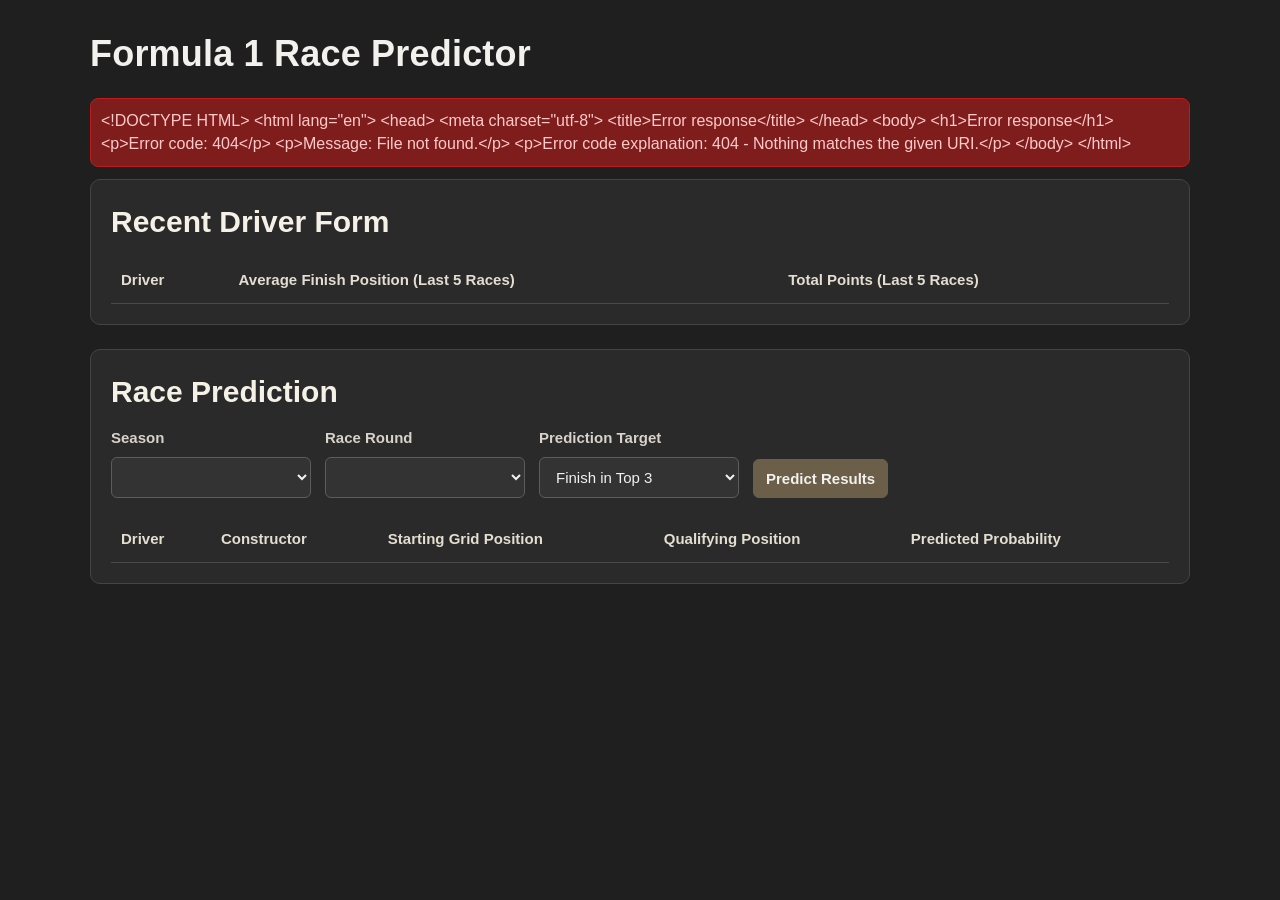
==== frontend/index.html @ f6a6fc73 "FI race predictor" ====
<!doctype html>
<html lang="en">
<head>
  <meta charset="UTF-8" />
  <meta name="viewport" content="width=device-width, initial-scale=1.0" />
  <title>F1 Race Predictor</title>
  <link rel="stylesheet" href="styles.css?v=2" />
</head>
<body>
  <div class="container">
    <h1>Formula 1 Race Predictor</h1>
    <div id="error" class="error hidden"></div>

    <section>
      <h2>Recent Driver Form</h2>
      <table id="summaryTable">
        <thead>
          <tr>
            <th>Driver</th>
            <th>Average Finish Position (Last 5 Races)</th>
            <th>Total Points (Last 5 Races)</th>
          </tr>
        </thead>
        <tbody></tbody>
      </table>
    </section>

    <section>
      <h2>Race Prediction</h2>
      <div class="controls">
        <div class="control-field">
          <label for="seasonSelect">Season</label>
          <select id="seasonSelect" aria-label="Season"></select>
        </div>
        <div class="control-field">
          <label for="roundSelect">Race Round</label>
          <select id="roundSelect" aria-label="Race Round"></select>
        </div>
        <div class="control-field">
          <label for="targetSelect">Prediction Target</label>
          <select id="targetSelect" aria-label="Prediction Target">
            <option value="is_top3">Finish in Top 3</option>
            <option value="is_winner">Win the Race</option>
          </select>
        </div>
        <button id="predictBtn">Predict Results</button>
      </div>

      <table id="predictionTable">
        <thead>
          <tr>
            <th>Driver</th>
            <th>Constructor</th>
            <th>Starting Grid Position</th>
            <th>Qualifying Position</th>
            <th>Predicted Probability</th>
          </tr>
        </thead>
        <tbody></tbody>
      </table>
    </section>
  </div>

  <script src="app.js?v=2"></script>
</body>
</html>
---- frontend/styles.css ----
:root {
  font-family: Arial, sans-serif;
}

body {
  margin: 0;
  background: #1f1f1f;
  color: #f2f1ed;
  line-height: 1.45;
}

.container {
  max-width: 1100px;
  margin: 0 auto;
  padding: 28px;
}

h1 {
  margin: 0 0 18px;
  font-size: 36px;
  letter-spacing: 0.2px;
}

h2 {
  margin: 0 0 14px;
  font-size: 30px;
  color: #f5f1e7;
}

section {
  background: #2a2a2a;
  border: 1px solid #444444;
  border-radius: 10px;
  padding: 20px;
  margin-bottom: 24px;
}

.controls {
  display: flex;
  gap: 14px;
  margin-bottom: 18px;
  align-items: flex-end;
  flex-wrap: wrap;
}

.control-field {
  display: flex;
  flex-direction: column;
  gap: 8px;
  min-width: 200px;
}

.control-field label {
  font-size: 15px;
  font-weight: 600;
  color: #d7d3ca;
}

select, button {
  padding: 10px 12px;
  border-radius: 6px;
  border: 1px solid #5c5c5c;
  background: #333333;
  color: #f2f1ed;
  font-size: 15px;
}

button {
  cursor: pointer;
  background: #6c5f4a;
  border-color: #6c5f4a;
  font-weight: 600;
}

button:hover {
  background: #7b6f59;
  border-color: #7b6f59;
}

button:disabled {
  opacity: 0.75;
  cursor: not-allowed;
}

table {
  width: 100%;
  border-collapse: collapse;
  margin-top: 8px;
}

th, td {
  border-bottom: 1px solid #494949;
  text-align: left;
  padding: 12px 10px;
  font-size: 15px;
}

th {
  color: #e4ded1;
  font-weight: 700;
}

.error {
  background: #7f1d1d;
  color: #fecaca;
  border: 1px solid #b91c1c;
  padding: 10px;
  border-radius: 8px;
  margin-bottom: 12px;
}

.hidden {
  display: none;
}
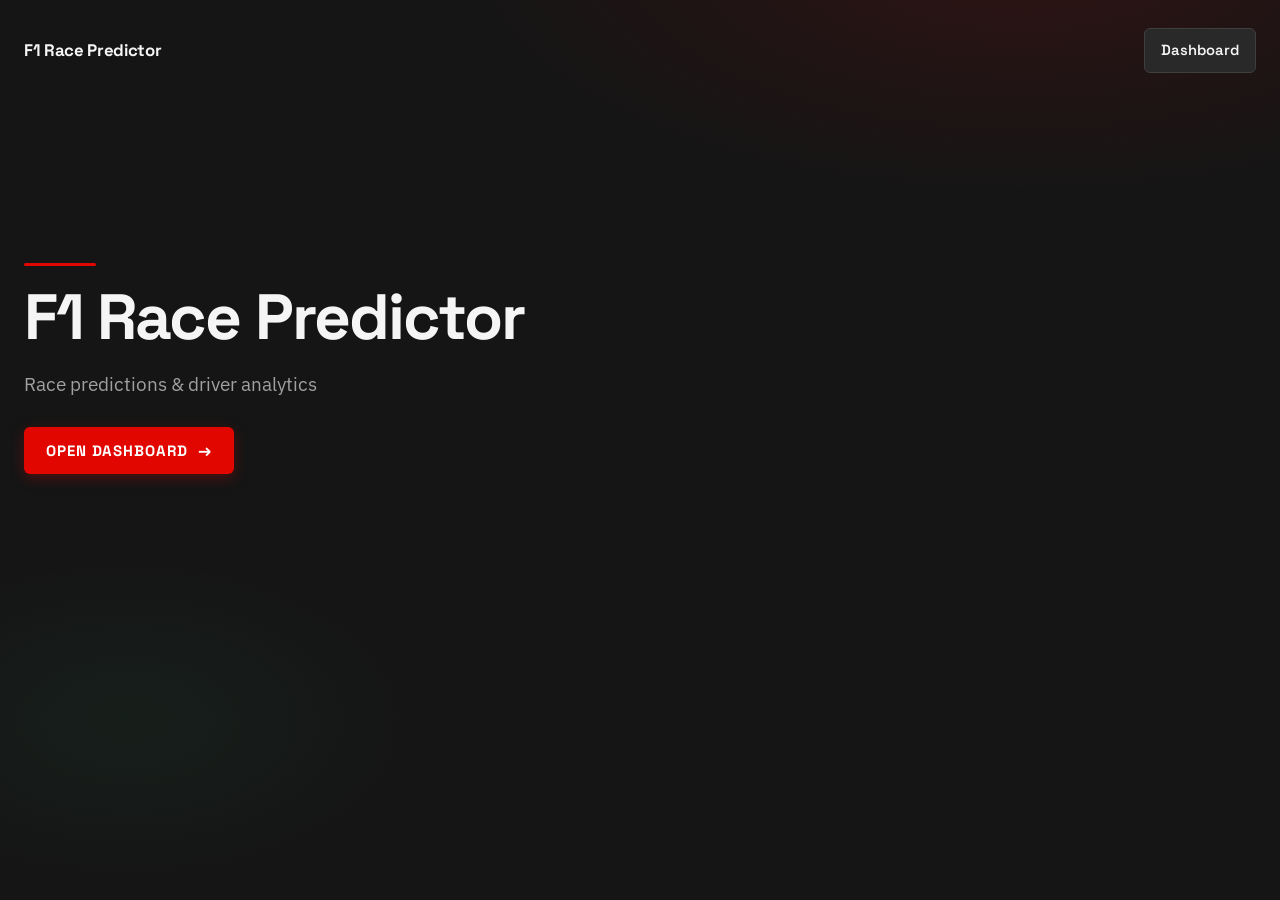
==== commit 065d3dda: "Update frontend UI and document training data sources" ====
--- a/frontend/index.html
+++ b/frontend/index.html
@@ -4,63 +4,31 @@
   <meta charset="UTF-8" />
   <meta name="viewport" content="width=device-width, initial-scale=1.0" />
   <title>F1 Race Predictor</title>
-  <link rel="stylesheet" href="styles.css?v=2" />
+  <link rel="preconnect" href="https://fonts.googleapis.com" />
+  <link rel="preconnect" href="https://fonts.gstatic.com" crossorigin />
+  <link href="https://fonts.googleapis.com/css2?family=IBM+Plex+Sans:wght@400;500;600;700&family=Space+Grotesk:wght@500;600;700&display=swap" rel="stylesheet" />
+  <link rel="stylesheet" href="styles.css?v=6" />
 </head>
-<body>
-  <div class="container">
-    <h1>Formula 1 Race Predictor</h1>
-    <div id="error" class="error hidden"></div>
+<body class="home-body">
+  <div class="home home-simple">
+    <nav class="site-nav">
+      <a class="nav-brand" href="/">F1 Race Predictor</a>
+      <a class="nav-link" href="/predict.html">Dashboard</a>
+    </nav>
 
-    <section>
-      <h2>Recent Driver Form</h2>
-      <table id="summaryTable">
-        <thead>
-          <tr>
-            <th>Driver</th>
-            <th>Average Finish Position (Last 5 Races)</th>
-            <th>Total Points (Last 5 Races)</th>
-          </tr>
-        </thead>
-        <tbody></tbody>
-      </table>
-    </section>
-
-    <section>
-      <h2>Race Prediction</h2>
-      <div class="controls">
-        <div class="control-field">
-          <label for="seasonSelect">Season</label>
-          <select id="seasonSelect" aria-label="Season"></select>
+    <section class="home-hero home-hero-simple">
+      <div class="home-hero-copy">
+        <div class="hero-accent" aria-hidden="true"></div>
+        <h1>F1 Race Predictor</h1>
+        <p class="home-hero-lead">Race predictions &amp; driver analytics</p>
+        <div class="home-cta-row">
+          <a class="btn-predict home-cta" href="/predict.html">
+            <span class="btn-label">Open Dashboard</span>
+            <span class="btn-arrow" aria-hidden="true">→</span>
+          </a>
         </div>
-        <div class="control-field">
-          <label for="roundSelect">Race Round</label>
-          <select id="roundSelect" aria-label="Race Round"></select>
-        </div>
-        <div class="control-field">
-          <label for="targetSelect">Prediction Target</label>
-          <select id="targetSelect" aria-label="Prediction Target">
-            <option value="is_top3">Finish in Top 3</option>
-            <option value="is_winner">Win the Race</option>
-          </select>
-        </div>
-        <button id="predictBtn">Predict Results</button>
       </div>
-
-      <table id="predictionTable">
-        <thead>
-          <tr>
-            <th>Driver</th>
-            <th>Constructor</th>
-            <th>Starting Grid Position</th>
-            <th>Qualifying Position</th>
-            <th>Predicted Probability</th>
-          </tr>
-        </thead>
-        <tbody></tbody>
-      </table>
     </section>
   </div>
-
-  <script src="app.js?v=2"></script>
 </body>
 </html>
--- a/frontend/styles.css
+++ b/frontend/styles.css
@@ -1,114 +1,949 @@
 :root {
-  font-family: Arial, sans-serif;
+  --bg: #151515;
+  --card: #202020;
+  --elevated: #292929;
+  --text: #f5f5f5;
+  --muted: #a0a0a0;
+  --accent: #e10600;
+  --accent-hover: #ff1a0a;
+  --success: #39d98a;
+  --warning: #ffb020;
+  --border: #333333;
+  --border-strong: #3f3f3f;
+  --radius: 10px;
+  --radius-sm: 6px;
+  --shadow: 0 8px 24px rgba(0, 0, 0, 0.28);
+  --font: "IBM Plex Sans", system-ui, sans-serif;
+  --display: "Space Grotesk", "IBM Plex Sans", system-ui, sans-serif;
+  --max: 1280px;
+}
+
+*,
+*::before,
+*::after {
+  box-sizing: border-box;
+}
+
+html {
+  scroll-behavior: smooth;
 }
 
 body {
   margin: 0;
-  background: #1f1f1f;
-  color: #f2f1ed;
-  line-height: 1.45;
-}
-
-.container {
-  max-width: 1100px;
+  min-height: 100vh;
+  background:
+    radial-gradient(ellipse 80% 50% at 100% -10%, rgba(225, 6, 0, 0.08), transparent 55%),
+    radial-gradient(ellipse 60% 40% at 0% 100%, rgba(57, 217, 138, 0.04), transparent 50%),
+    var(--bg);
+  color: var(--text);
+  font-family: var(--font);
+  font-size: 17px;
+  line-height: 1.55;
+  -webkit-font-smoothing: antialiased;
+}
+
+.page {
+  width: min(100%, var(--max));
   margin: 0 auto;
-  padding: 28px;
-}
-
-h1 {
-  margin: 0 0 18px;
-  font-size: 36px;
-  letter-spacing: 0.2px;
-}
-
-h2 {
-  margin: 0 0 14px;
-  font-size: 30px;
-  color: #f5f1e7;
-}
-
-section {
-  background: #2a2a2a;
-  border: 1px solid #444444;
-  border-radius: 10px;
-  padding: 20px;
+  padding: 28px 24px 56px;
+}
+
+/* —— Header —— */
+.hero {
+  position: relative;
+  margin-bottom: 28px;
+  padding-bottom: 8px;
+}
+
+.hero-accent {
+  width: 72px;
+  height: 3px;
+  background: var(--accent);
+  border-radius: 2px;
+  margin-bottom: 18px;
+}
+
+.hero-top {
+  display: flex;
+  align-items: flex-start;
+  justify-content: space-between;
+  gap: 20px;
+  flex-wrap: wrap;
+}
+
+.hero-kicker {
+  margin: 0 0 8px;
+  font-size: 13px;
+  font-weight: 600;
+  letter-spacing: 0.14em;
+  text-transform: uppercase;
+  color: var(--muted);
+}
+
+.hero h1 {
+  margin: 0;
+  font-family: var(--display);
+  font-size: clamp(2.35rem, 4.5vw, 3.15rem);
+  font-weight: 700;
+  letter-spacing: -0.02em;
+  line-height: 1.1;
+}
+
+.hero-subtitle {
+  margin: 10px 0 0;
+  max-width: 36rem;
+  color: var(--muted);
+  font-size: 1.15rem;
+}
+
+.season-badge {
+  display: flex;
+  flex-direction: column;
+  gap: 4px;
+  padding: 12px 16px;
+  background: var(--card);
+  border: 1px solid var(--border);
+  border-left: 3px solid var(--accent);
+  border-radius: var(--radius-sm);
+  min-width: 140px;
+}
+
+.badge-label {
+  font-size: 12px;
+  font-weight: 600;
+  letter-spacing: 0.08em;
+  text-transform: uppercase;
+  color: var(--muted);
+}
+
+.badge-value {
+  font-family: var(--display);
+  font-size: 1.3rem;
+  font-weight: 600;
+}
+
+/* —— Stats —— */
+.stats-row {
+  display: grid;
+  grid-template-columns: repeat(4, 1fr);
+  gap: 14px;
   margin-bottom: 24px;
 }
 
+.stat-card {
+  background: var(--card);
+  border: 1px solid var(--border);
+  border-radius: var(--radius);
+  padding: 18px 16px;
+  box-shadow: var(--shadow);
+  transition: border-color 0.2s ease, transform 0.2s ease;
+}
+
+.stat-card:hover {
+  border-color: var(--border-strong);
+  transform: translateY(-1px);
+}
+
+.stat-label {
+  display: block;
+  margin-bottom: 8px;
+  font-size: 12px;
+  font-weight: 600;
+  letter-spacing: 0.1em;
+  text-transform: uppercase;
+  color: var(--muted);
+}
+
+.stat-value {
+  display: block;
+  font-family: var(--display);
+  font-size: clamp(1.4rem, 2.4vw, 1.85rem);
+  font-weight: 700;
+  letter-spacing: -0.02em;
+  line-height: 1.2;
+  overflow-wrap: anywhere;
+}
+
+.stat-card:nth-child(1) .stat-value {
+  color: var(--text);
+}
+
+.stat-card:nth-child(3) .stat-value {
+  color: var(--success);
+}
+
+/* —— Panels —— */
+.panel {
+  background: var(--card);
+  border: 1px solid var(--border);
+  border-radius: var(--radius);
+  padding: 22px 22px 18px;
+  margin-bottom: 22px;
+  box-shadow: var(--shadow);
+}
+
+.panel-primary {
+  background: linear-gradient(180deg, #232323 0%, var(--card) 48%);
+  border-color: #3a3a3a;
+}
+
+.panel-header {
+  margin-bottom: 18px;
+}
+
+.panel h2 {
+  margin: 0;
+  font-family: var(--display);
+  font-size: clamp(1.5rem, 2.6vw, 1.9rem);
+  font-weight: 700;
+  letter-spacing: -0.02em;
+}
+
+.panel-desc {
+  margin: 6px 0 0;
+  color: var(--muted);
+  font-size: 1.05rem;
+}
+
+/* —— Controls —— */
 .controls {
-  display: flex;
+  display: grid;
+  grid-template-columns: repeat(3, minmax(0, 1fr)) auto;
   gap: 14px;
-  margin-bottom: 18px;
-  align-items: flex-end;
-  flex-wrap: wrap;
+  align-items: end;
+  margin-bottom: 22px;
 }
 
 .control-field {
   display: flex;
   flex-direction: column;
   gap: 8px;
-  min-width: 200px;
+  min-width: 0;
 }
 
 .control-field label {
+  font-size: 13px;
+  font-weight: 600;
+  letter-spacing: 0.06em;
+  text-transform: uppercase;
+  color: var(--muted);
+}
+
+select {
+  width: 100%;
+  appearance: none;
+  -webkit-appearance: none;
+  padding: 12px 40px 12px 14px;
+  border-radius: var(--radius-sm);
+  border: 1px solid var(--border-strong);
+  background-color: var(--elevated);
+  background-image: url("data:image/svg+xml,%3Csvg xmlns='http://www.w3.org/2000/svg' width='12' height='8' viewBox='0 0 12 8'%3E%3Cpath fill='%23A0A0A0' d='M1.4.6 6 5.2 10.6.6 12 2 6 8 0 2z'/%3E%3C/svg%3E");
+  background-repeat: no-repeat;
+  background-position: right 14px center;
+  color: var(--text);
+  font-family: var(--font);
+  font-size: 16px;
+  font-weight: 500;
+  transition: border-color 0.2s ease, box-shadow 0.2s ease;
+}
+
+select:hover,
+select:focus {
+  outline: none;
+  border-color: #666;
+}
+
+select:focus {
+  box-shadow: 0 0 0 3px rgba(225, 6, 0, 0.18);
+}
+
+.btn-predict {
+  display: inline-flex;
+  align-items: center;
+  justify-content: center;
+  gap: 10px;
+  min-height: 46px;
+  padding: 12px 22px;
+  border: none;
+  border-radius: var(--radius-sm);
+  background: var(--accent);
+  color: #fff;
+  font-family: var(--display);
   font-size: 15px;
-  font-weight: 600;
-  color: #d7d3ca;
-}
-
-select, button {
-  padding: 10px 12px;
-  border-radius: 6px;
-  border: 1px solid #5c5c5c;
-  background: #333333;
-  color: #f2f1ed;
-  font-size: 15px;
-}
-
-button {
+  font-weight: 700;
+  letter-spacing: 0.06em;
+  text-transform: uppercase;
   cursor: pointer;
-  background: #6c5f4a;
-  border-color: #6c5f4a;
-  font-weight: 600;
-}
-
-button:hover {
-  background: #7b6f59;
-  border-color: #7b6f59;
-}
-
-button:disabled {
-  opacity: 0.75;
+  white-space: nowrap;
+  transition: background 0.2s ease, transform 0.15s ease, box-shadow 0.2s ease;
+  box-shadow: 0 4px 14px rgba(225, 6, 0, 0.28);
+}
+
+.btn-predict:hover:not(:disabled) {
+  background: var(--accent-hover);
+  transform: translateY(-1px);
+  box-shadow: 0 6px 18px rgba(225, 6, 0, 0.36);
+}
+
+.btn-predict:active:not(:disabled) {
+  transform: translateY(0);
+}
+
+.btn-predict:disabled {
+  opacity: 0.7;
   cursor: not-allowed;
-}
-
-table {
+  box-shadow: none;
+}
+
+.btn-predict.is-loading .btn-arrow {
+  animation: pulse-arrow 0.9s ease-in-out infinite;
+}
+
+.btn-arrow {
+  font-size: 1.1em;
+  line-height: 1;
+  transition: transform 0.2s ease;
+}
+
+.btn-predict:hover:not(:disabled) .btn-arrow {
+  transform: translateX(3px);
+}
+
+@keyframes pulse-arrow {
+  0%,
+  100% {
+    opacity: 1;
+    transform: translateX(0);
+  }
+  50% {
+    opacity: 0.45;
+    transform: translateX(4px);
+  }
+}
+
+/* —— Empty / results —— */
+.empty-state {
+  padding: 28px 16px;
+  text-align: center;
+  color: var(--muted);
+  border: 1px dashed var(--border-strong);
+  border-radius: var(--radius-sm);
+  background: rgba(0, 0, 0, 0.15);
+}
+
+.empty-state p {
+  margin: 0;
+}
+
+.results-header {
+  display: flex;
+  align-items: baseline;
+  justify-content: space-between;
+  gap: 12px;
+  flex-wrap: wrap;
+  margin-bottom: 12px;
+}
+
+.results-header h3 {
+  margin: 0;
+  font-family: var(--display);
+  font-size: 1.3rem;
+  font-weight: 600;
+}
+
+.results-meta {
+  margin: 0;
+  color: var(--muted);
+  font-size: 1rem;
+}
+
+.prediction-results.animate-in {
+  animation: fade-up 0.35s ease both;
+}
+
+@keyframes fade-up {
+  from {
+    opacity: 0;
+    transform: translateY(8px);
+  }
+  to {
+    opacity: 1;
+    transform: translateY(0);
+  }
+}
+
+/* —— Tables —— */
+.table-scroll {
+  width: 100%;
+  overflow-x: auto;
+  -webkit-overflow-scrolling: touch;
+}
+
+.data-table {
   width: 100%;
   border-collapse: collapse;
-  margin-top: 8px;
-}
-
-th, td {
-  border-bottom: 1px solid #494949;
+  min-width: 640px;
+}
+
+.data-table th,
+.data-table td {
+  padding: 14px 12px;
   text-align: left;
-  padding: 12px 10px;
-  font-size: 15px;
-}
-
-th {
-  color: #e4ded1;
-  font-weight: 700;
-}
-
+  vertical-align: middle;
+  border-bottom: 1px solid var(--border);
+}
+
+.data-table th {
+  font-size: 12px;
+  font-weight: 600;
+  letter-spacing: 0.08em;
+  text-transform: uppercase;
+  color: var(--muted);
+  background: rgba(0, 0, 0, 0.2);
+}
+
+.data-table tbody tr {
+  transition: background 0.15s ease;
+}
+
+.data-table tbody tr:hover {
+  background: rgba(255, 255, 255, 0.03);
+}
+
+.data-table tbody tr:nth-child(even) {
+  background: rgba(0, 0, 0, 0.12);
+}
+
+.data-table tbody tr:nth-child(even):hover {
+  background: rgba(255, 255, 255, 0.04);
+}
+
+.prediction-table tbody tr.is-top {
+  background: rgba(57, 217, 138, 0.06);
+}
+
+.prediction-table tbody tr.is-top:hover {
+  background: rgba(57, 217, 138, 0.1);
+}
+
+/* Driver cell */
+.driver-cell {
+  display: flex;
+  align-items: center;
+  gap: 12px;
+  min-width: 0;
+}
+
+.driver-accent {
+  width: 3px;
+  align-self: stretch;
+  min-height: 36px;
+  border-radius: 2px;
+  background: var(--muted);
+  flex-shrink: 0;
+}
+
+.driver-avatar {
+  width: 40px;
+  height: 40px;
+  border-radius: 50%;
+  display: grid;
+  place-items: center;
+  font-family: var(--display);
+  font-size: 13px;
+  font-weight: 700;
+  letter-spacing: 0.02em;
+  color: #fff;
+  background: #3a3a3a;
+  flex-shrink: 0;
+}
+
+.driver-meta {
+  min-width: 0;
+}
+
+.driver-name {
+  display: block;
+  font-family: var(--display);
+  font-weight: 700;
+  font-size: 1.08rem;
+  letter-spacing: -0.01em;
+  overflow-wrap: anywhere;
+}
+
+.driver-sub {
+  display: block;
+  margin-top: 2px;
+  font-size: 0.92rem;
+  color: var(--muted);
+}
+
+.constructor-cell {
+  color: var(--muted);
+  font-weight: 500;
+}
+
+.pos-cell {
+  font-variant-numeric: tabular-nums;
+  font-weight: 600;
+}
+
+/* Probability */
+.prob-cell {
+  min-width: 200px;
+}
+
+.prob-top {
+  display: flex;
+  align-items: baseline;
+  justify-content: space-between;
+  gap: 10px;
+  margin-bottom: 6px;
+}
+
+.prob-pct {
+  font-family: var(--display);
+  font-size: 1.5rem;
+  font-weight: 700;
+  letter-spacing: -0.02em;
+  color: var(--success);
+  font-variant-numeric: tabular-nums;
+}
+
+.prob-confidence {
+  font-size: 11px;
+  font-weight: 700;
+  letter-spacing: 0.08em;
+  text-transform: uppercase;
+}
+
+.prob-confidence.high {
+  color: var(--success);
+}
+
+.prob-confidence.medium {
+  color: var(--warning);
+}
+
+.prob-confidence.low {
+  color: var(--muted);
+}
+
+.prob-track {
+  height: 7px;
+  border-radius: 999px;
+  background: #333;
+  overflow: hidden;
+}
+
+.prob-fill {
+  height: 100%;
+  width: 0;
+  border-radius: inherit;
+  background: linear-gradient(90deg, #2bb673, var(--success));
+  transition: width 0.7s cubic-bezier(0.22, 1, 0.36, 1);
+}
+
+.prob-label {
+  margin-top: 6px;
+  font-size: 12px;
+  color: var(--muted);
+  letter-spacing: 0.04em;
+  text-transform: uppercase;
+}
+
+/* Form bars */
+.form-metrics {
+  display: flex;
+  flex-direction: column;
+  gap: 2px;
+}
+
+.form-metric-label {
+  font-size: 12px;
+  color: var(--muted);
+  text-transform: uppercase;
+  letter-spacing: 0.05em;
+}
+
+.form-metric-value {
+  font-family: var(--display);
+  font-size: 1.05rem;
+  font-weight: 600;
+  font-variant-numeric: tabular-nums;
+}
+
+.form-bar-cell {
+  min-width: 140px;
+}
+
+.form-bar-track {
+  height: 6px;
+  border-radius: 999px;
+  background: #333;
+  overflow: hidden;
+}
+
+.form-bar-fill {
+  height: 100%;
+  width: 0;
+  border-radius: inherit;
+  background: #6b6b6b;
+  transition: width 0.6s cubic-bezier(0.22, 1, 0.36, 1);
+}
+
+.form-table .driver-name {
+  font-size: 1.1rem;
+}
+
+/* Error */
 .error {
-  background: #7f1d1d;
+  background: rgba(225, 6, 0, 0.12);
   color: #fecaca;
-  border: 1px solid #b91c1c;
-  padding: 10px;
-  border-radius: 8px;
+  border: 1px solid rgba(225, 6, 0, 0.45);
+  padding: 12px 14px;
+  border-radius: var(--radius-sm);
+  margin-bottom: 16px;
+}
+
+.hidden {
+  display: none !important;
+}
+
+/* —— Responsive —— */
+@media (max-width: 1024px) {
+  .stats-row {
+    grid-template-columns: repeat(2, 1fr);
+  }
+
+  .controls {
+    grid-template-columns: repeat(2, minmax(0, 1fr));
+  }
+
+  .btn-predict {
+    grid-column: 1 / -1;
+  }
+}
+
+@media (max-width: 640px) {
+  .page {
+    padding: 20px 14px 40px;
+  }
+
+  .stats-row {
+    grid-template-columns: 1fr;
+  }
+
+  .controls {
+    grid-template-columns: 1fr;
+  }
+
+  .season-badge {
+    width: 100%;
+  }
+
+  .prediction-table,
+  .form-table {
+    min-width: 520px;
+  }
+
+  .prob-pct {
+    font-size: 1.35rem;
+  }
+}
+
+@media (prefers-reduced-motion: reduce) {
+  *,
+  *::before,
+  *::after {
+    animation-duration: 0.01ms !important;
+    animation-iteration-count: 1 !important;
+    transition-duration: 0.01ms !important;
+  }
+}
+
+/* —— Site nav —— */
+.site-nav {
+  display: flex;
+  align-items: center;
+  justify-content: space-between;
+  gap: 16px;
+  margin-bottom: 36px;
+}
+
+.site-nav-compact {
+  margin-bottom: 20px;
+}
+
+.nav-brand {
+  font-family: var(--display);
+  font-size: 1.05rem;
+  font-weight: 700;
+  color: var(--text);
+  text-decoration: none;
+  letter-spacing: -0.02em;
+}
+
+.nav-brand:hover {
+  color: #fff;
+}
+
+.nav-link {
+  display: inline-flex;
+  align-items: center;
+  padding: 10px 16px;
+  border-radius: var(--radius-sm);
+  border: 1px solid var(--border-strong);
+  background: var(--elevated);
+  color: var(--text);
+  font-family: var(--display);
+  font-size: 0.92rem;
+  font-weight: 600;
+  text-decoration: none;
+  transition: border-color 0.2s ease, background 0.2s ease;
+}
+
+.nav-link:hover {
+  border-color: #666;
+  background: #323232;
+}
+
+.nav-link-muted {
+  background: transparent;
+  border-color: transparent;
+  color: var(--muted);
+  padding-inline: 8px;
+}
+
+.nav-link-muted:hover {
+  color: var(--text);
+  background: transparent;
+  border-color: transparent;
+}
+
+/* —— Home page —— */
+.home-body {
+  background:
+    radial-gradient(ellipse 90% 55% at 80% -5%, rgba(225, 6, 0, 0.12), transparent 50%),
+    radial-gradient(ellipse 50% 40% at 10% 80%, rgba(57, 217, 138, 0.05), transparent 45%),
+    var(--bg);
+}
+
+.home {
+  width: min(100%, var(--max));
+  margin: 0 auto;
+  padding: 28px 24px 64px;
+}
+
+.home-hero {
+  display: grid;
+  grid-template-columns: minmax(0, 1.15fr) minmax(0, 0.85fr);
+  gap: 36px;
+  align-items: center;
+  min-height: min(68vh, 560px);
+  margin-bottom: 56px;
+}
+
+.home-hero h1 {
+  margin: 0;
+  font-family: var(--display);
+  font-size: clamp(2.6rem, 5.5vw, 4rem);
+  font-weight: 700;
+  letter-spacing: -0.03em;
+  line-height: 1.05;
+}
+
+.home-hero-lead {
+  margin: 18px 0 0;
+  max-width: 32rem;
+  color: var(--muted);
+  font-size: 1.2rem;
+  line-height: 1.55;
+}
+
+.home-cta-row {
+  display: flex;
+  flex-wrap: wrap;
+  align-items: center;
+  gap: 18px;
+  margin-top: 28px;
+}
+
+a.btn-predict.home-cta {
+  text-decoration: none;
+}
+
+.home-secondary-link {
+  color: var(--muted);
+  font-weight: 600;
+  text-decoration: none;
+  border-bottom: 1px solid transparent;
+  transition: color 0.2s ease, border-color 0.2s ease;
+}
+
+.home-secondary-link:hover {
+  color: var(--text);
+  border-bottom-color: var(--border-strong);
+}
+
+.home-hero-visual {
+  position: relative;
+  min-height: 280px;
+  border: 1px solid var(--border);
+  border-radius: var(--radius);
+  background:
+    linear-gradient(145deg, rgba(225, 6, 0, 0.14), transparent 42%),
+    var(--card);
+  overflow: hidden;
+  box-shadow: var(--shadow);
+}
+
+.home-track-lines {
+  position: absolute;
+  inset: 0;
+  background:
+    repeating-linear-gradient(
+      -18deg,
+      transparent,
+      transparent 28px,
+      rgba(255, 255, 255, 0.03) 28px,
+      rgba(255, 255, 255, 0.03) 29px
+    );
+}
+
+.home-stat-preview {
+  position: absolute;
+  left: 24px;
+  bottom: 24px;
+  display: flex;
+  flex-direction: column;
+  gap: 6px;
+  padding: 16px 18px;
+  background: rgba(20, 20, 20, 0.88);
+  border: 1px solid var(--border-strong);
+  border-left: 3px solid var(--accent);
+  border-radius: var(--radius-sm);
+  backdrop-filter: blur(6px);
+}
+
+.home-stat-preview-label {
+  font-size: 12px;
+  font-weight: 600;
+  letter-spacing: 0.1em;
+  text-transform: uppercase;
+  color: var(--muted);
+}
+
+.home-stat-preview-value {
+  font-family: var(--display);
+  font-size: 1.35rem;
+  font-weight: 700;
+}
+
+.home-section {
+  margin-bottom: 48px;
+  padding-top: 8px;
+}
+
+.home-section h2 {
+  margin: 0;
+  font-family: var(--display);
+  font-size: clamp(1.6rem, 3vw, 2rem);
+  font-weight: 700;
+  letter-spacing: -0.02em;
+}
+
+.home-section-lead {
+  margin: 10px 0 0;
+  max-width: 40rem;
+  color: var(--muted);
+  font-size: 1.08rem;
+}
+
+.home-steps {
+  display: grid;
+  grid-template-columns: repeat(3, minmax(0, 1fr));
+  gap: 18px;
+  margin-top: 28px;
+}
+
+.home-step {
+  padding: 22px 20px;
+  background: var(--card);
+  border: 1px solid var(--border);
+  border-radius: var(--radius);
+}
+
+.home-step-num {
+  display: block;
   margin-bottom: 12px;
-}
-
-.hidden {
-  display: none;
-}+  font-family: var(--display);
+  font-size: 0.95rem;
+  font-weight: 700;
+  letter-spacing: 0.08em;
+  color: var(--accent);
+}
+
+.home-step h3 {
+  margin: 0 0 8px;
+  font-family: var(--display);
+  font-size: 1.2rem;
+  font-weight: 700;
+}
+
+.home-step p {
+  margin: 0;
+  color: var(--muted);
+  font-size: 1rem;
+}
+
+.home-section-final {
+  padding: 32px 0 8px;
+  border-top: 1px solid var(--border);
+}
+
+.home-section-final .home-cta {
+  margin-top: 22px;
+}
+
+.home-hero-simple {
+  grid-template-columns: 1fr;
+  min-height: min(72vh, 520px);
+  align-content: center;
+  margin-bottom: 0;
+}
+
+.home-simple .home-hero-copy {
+  max-width: 40rem;
+}
+
+@media (max-width: 900px) {
+  .home-hero {
+    grid-template-columns: 1fr;
+    min-height: auto;
+    gap: 28px;
+  }
+
+  .home-hero-visual {
+    min-height: 200px;
+  }
+
+  .home-steps {
+    grid-template-columns: 1fr;
+  }
+
+  .home-hero-simple {
+    min-height: min(70vh, 480px);
+  }
+}
+
+@media (max-width: 640px) {
+  .home {
+    padding: 20px 14px 48px;
+  }
+
+  .home-hero h1 {
+    font-size: clamp(2.2rem, 10vw, 2.8rem);
+  }
+}
+
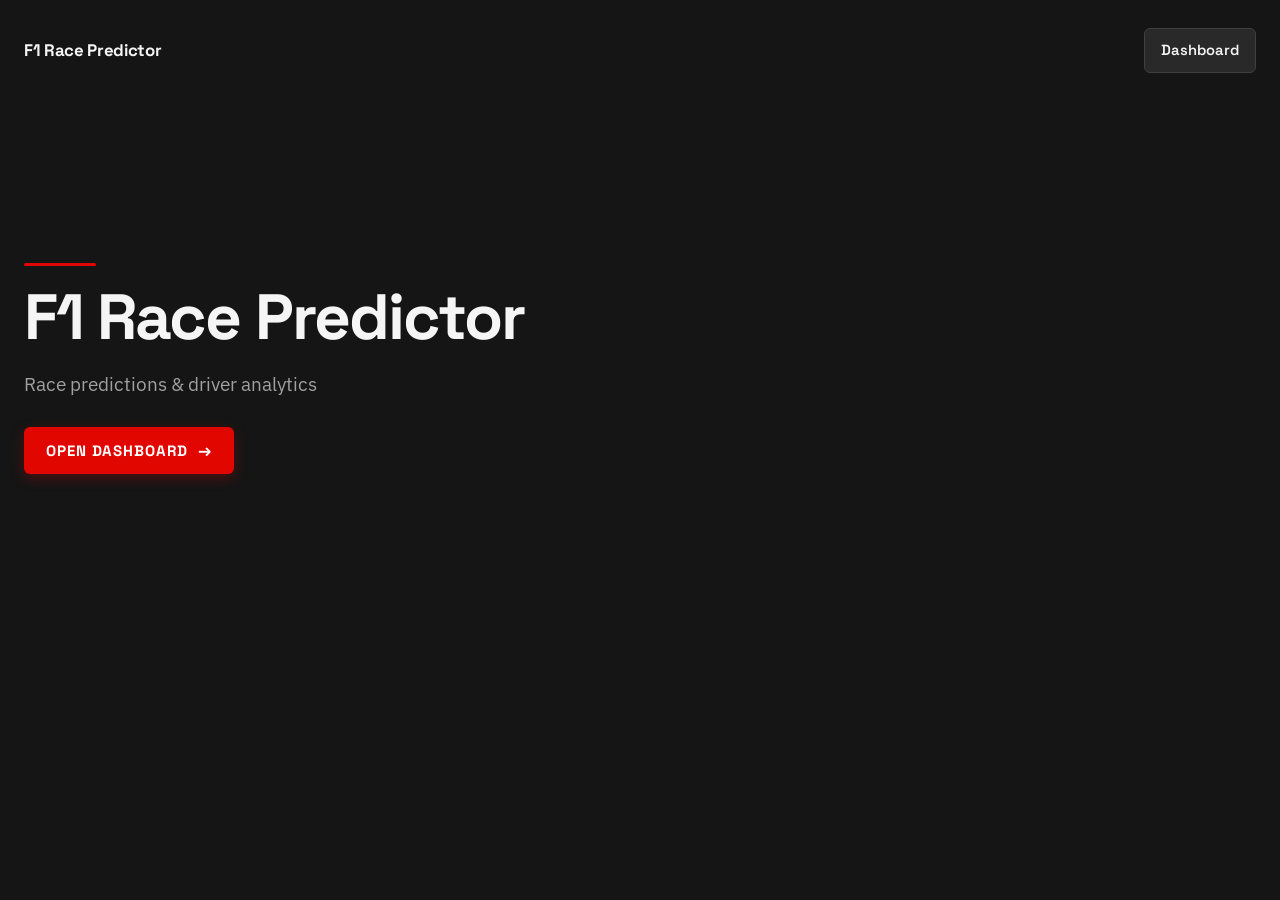
==== commit 43df28aa: "Flatten home background and bust CSS cache." ====
--- a/frontend/index.html
+++ b/frontend/index.html
@@ -7,7 +7,7 @@
   <link rel="preconnect" href="https://fonts.googleapis.com" />
   <link rel="preconnect" href="https://fonts.gstatic.com" crossorigin />
   <link href="https://fonts.googleapis.com/css2?family=IBM+Plex+Sans:wght@400;500;600;700&family=Space+Grotesk:wght@500;600;700&display=swap" rel="stylesheet" />
-  <link rel="stylesheet" href="styles.css?v=6" />
+  <link rel="stylesheet" href="styles.css?v=7" />
 </head>
 <body class="home-body">
   <div class="home home-simple">
--- a/frontend/styles.css
+++ b/frontend/styles.css
@@ -31,10 +31,7 @@
 body {
   margin: 0;
   min-height: 100vh;
-  background:
-    radial-gradient(ellipse 80% 50% at 100% -10%, rgba(225, 6, 0, 0.08), transparent 55%),
-    radial-gradient(ellipse 60% 40% at 0% 100%, rgba(57, 217, 138, 0.04), transparent 50%),
-    var(--bg);
+  background: var(--bg);
   color: var(--text);
   font-family: var(--font);
   font-size: 17px;
@@ -723,10 +720,7 @@
 
 /* —— Home page —— */
 .home-body {
-  background:
-    radial-gradient(ellipse 90% 55% at 80% -5%, rgba(225, 6, 0, 0.12), transparent 50%),
-    radial-gradient(ellipse 50% 40% at 10% 80%, rgba(57, 217, 138, 0.05), transparent 45%),
-    var(--bg);
+  background: var(--bg);
 }
 
 .home {
